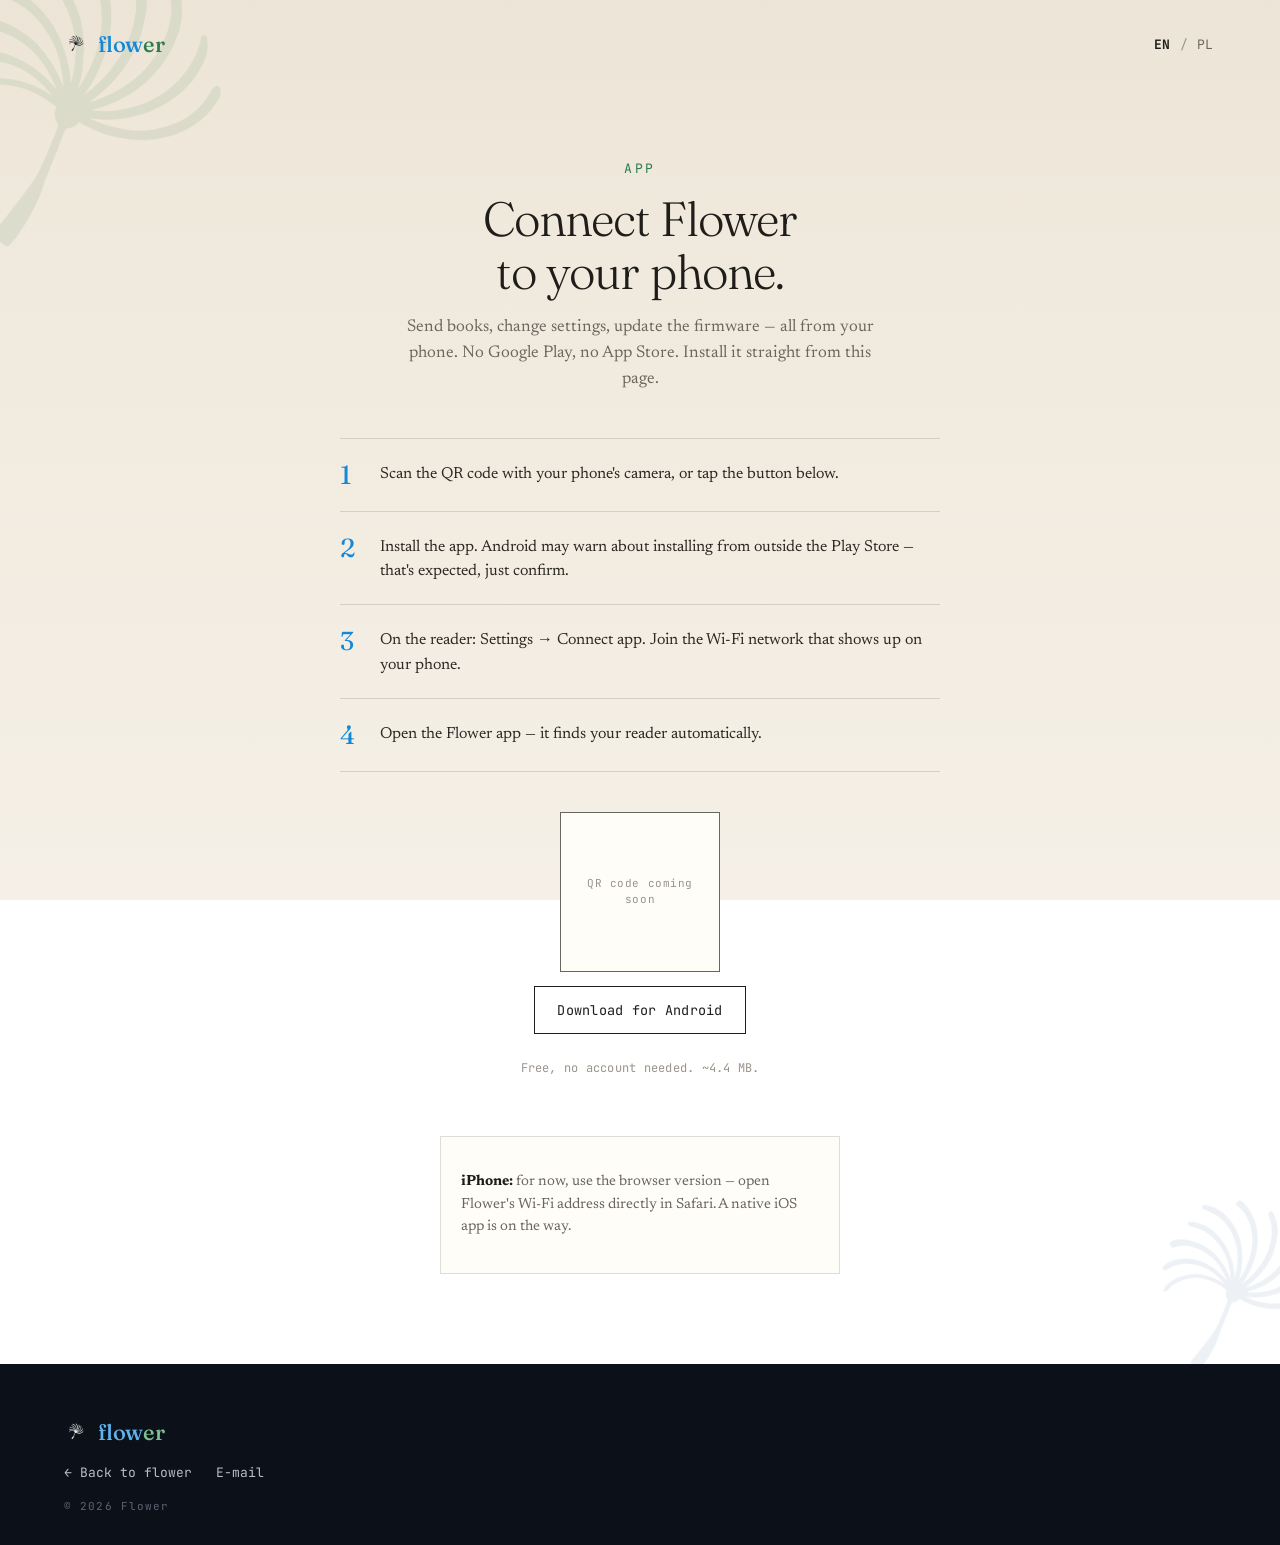
==== appdownload.html @ 5612437e "Update Android download link to v0.3.8 (v1.0.1, deleteBook fix)" ====
<!DOCTYPE html>
<html lang="en">
<head>
<meta charset="utf-8" />
<meta name="viewport" content="width=device-width, initial-scale=1, viewport-fit=cover" />
<meta name="robots" content="noindex, nofollow" />
<title>Flower — get the app</title>
<link rel="preconnect" href="https://fonts.googleapis.com" />
<link rel="preconnect" href="https://fonts.gstatic.com" crossorigin />
<link href="https://fonts.googleapis.com/css2?family=Fraunces:opsz,wght@9..144,300;9..144,400;9..144,500;9..144,600&family=Newsreader:ital,opsz,wght@0,6..72,400;0,6..72,500;1,6..72,400&family=JetBrains+Mono:wght@400;500;600&display=swap" rel="stylesheet" />
<style>
/* ===========================================================
   Flower — "appdownload" (get-the-app) page.
   Samodzielny plik (własny <style>/<script>, zero zależności od
   flower.css / i18n.js / flower.js) — ale DZIELI folder assets/
   z resztą strony, bo faktycznie tam mieszka, więc obrazki logo
   ładujemy zwykłymi względnymi ścieżkami (tak jak index.html),
   zamiast base64 — to samo repo, ten sam folder, ma to sens.
   Nie podlinkowana z index.html.
   =========================================================== */
:root{
  --paper-top:#ece5d7; --paper-mid:#f0e9dd; --paper-bot:#f5f0e7;
  --sheet:#f8f4ec; --ink:#1f1d1a; --ink2:#6b665d; --ink3:#9a948a;
  --deep:#0c1119; --blue:#1488d8; --blue-soft:#5db4ee;
  --green:#2f7a4d; --green-soft:#7cc295; --sage:#aebfa6;
  --line:rgba(31,29,26,.14);
  --fr:'Fraunces',Georgia,serif; --ns:'Newsreader',Georgia,serif; --mn:'JetBrains Mono',monospace;
}
*{ box-sizing:border-box; }
html{ scroll-behavior:smooth; }
body{ margin:0; color:var(--ink); font-family:var(--ns);
  background:linear-gradient(180deg, var(--paper-top) 0%, var(--paper-mid) 30%, var(--paper-bot) 100%);
  background-attachment:fixed; -webkit-font-smoothing:antialiased; position:relative; overflow-x:hidden; }

/* seed — sama grafika logo, przyciemniona/dopasowana kolorem (jak na
   stronie głównej: maska z seed-dark.png, tło w kolorze --sage) */
.seed{ position:absolute; z-index:0; pointer-events:none;
  -webkit-mask:url('assets/logo/seed-dark.png') center/contain no-repeat;
  mask:url('assets/logo/seed-dark.png') center/contain no-repeat; }
.seed.b1{ width:460px; height:460px; left:-150px; top:-120px; opacity:.28; background:var(--sage); }
.seed.b2{ width:260px; height:260px; right:-90px; bottom:8%; opacity:.18; background:#9fb6c9; }

.topbar{ position:relative; z-index:2; display:flex; justify-content:space-between; align-items:center;
  padding:30px clamp(24px,5vw,64px); }
.wm{ display:flex; align-items:center; gap:10px; font-family:var(--fr); font-weight:500;
  font-size:22px; letter-spacing:-.01em; text-decoration:none; }
.wm img{ width:24px; height:24px; display:block; }
.wm .flow{ color:var(--blue); } .wm .er{ color:var(--green); }
.lang{ display:inline-flex; align-items:center; gap:7px; font-family:var(--mn); font-size:13px; }
.lang-btn{ font-family:var(--mn); font-size:13px; letter-spacing:.04em; color:var(--ink2);
  background:none; border:none; cursor:pointer; padding:4px 2px; }
.lang-btn.on{ color:var(--ink); font-weight:700; }
.lang-sep{ opacity:.4; }

.app-sec{ position:relative; z-index:2; max-width:680px; margin:0 auto;
  padding:clamp(40px,8vh,90px) clamp(22px,5vw,40px) clamp(70px,10vh,110px); text-align:center; }
.kicker{ font-family:var(--mn); font-size:13px; letter-spacing:.18em; text-transform:uppercase; color:var(--green); }
.app-sec h1{ font-family:var(--fr); font-weight:300; font-size:clamp(30px,5vw,48px); line-height:1.1;
  letter-spacing:-.02em; margin:16px 0 0; text-wrap:balance; }
.app-sec p.lead{ margin:16px auto 0; color:var(--ink2); font-size:17px; line-height:1.55; max-width:50ch; }

.steps{ margin:44px 0 0; text-align:left; display:flex; flex-direction:column; }
.step{ display:flex; gap:18px; padding:20px 0; border-top:1px solid var(--line); }
.step:last-child{ border-bottom:1px solid var(--line); }
.step b{ font-family:var(--fr); font-weight:400; font-size:26px; color:var(--blue); flex:0 0 auto; width:1.3ch; }
.step p{ margin:0; font-size:16px; line-height:1.55; color:#2b2823; padding-top:3px; }

.get-app{ margin:40px 0 0; display:flex; flex-direction:column; align-items:center; gap:14px; }
.qr-box{ width:160px; height:160px; background:#fffdf8; border:1px solid var(--ink2);
  display:grid; place-items:center; font-family:var(--mn); font-size:11px; letter-spacing:.05em;
  color:var(--ink3); text-align:center; padding:10px; line-height:1.4; }
.btn{ font-family:var(--mn); font-size:13.5px; letter-spacing:.02em; padding:14px 22px;
  border:1px solid var(--ink); color:var(--ink); background:none; text-decoration:none;
  display:inline-block; cursor:pointer; transition:background .25s, color .25s; }
.btn:hover{ background:var(--ink); color:var(--paper-bot); }
.btn.disabled{ opacity:.45; pointer-events:none; }
.note{ font-family:var(--mn); font-size:12px; letter-spacing:.02em; color:var(--ink3); }

.ios-note{ margin:48px auto 0; max-width:50ch; padding:20px; background:#fffdf8;
  border:1px solid var(--line); font-size:14.5px; line-height:1.55; color:var(--ink2); text-align:left; }
.ios-note b{ color:var(--ink); }

.foot{ position:relative; z-index:2; background:var(--deep); color:#e9ebe6;
  padding:clamp(40px,6vh,60px) clamp(24px,5vw,64px) 32px; display:flex; flex-direction:column; gap:18px; }
.foot .wm .flow{ color:var(--blue-soft); } .foot .wm .er{ color:var(--green-soft); }
.foot-links{ display:flex; gap:24px; flex-wrap:wrap; font-family:var(--mn); font-size:13px; }
.foot-links a{ color:#b9bdc4; text-decoration:none; }
.foot-links a:hover{ color:#fff; }
.foot-base{ font-family:var(--mn); font-size:11px; letter-spacing:.1em; color:#5b6472; }

@media (max-width:600px){
  .topbar{ padding:18px 20px; }
  .app-sec{ padding:30px 18px 60px; }
  .qr-box{ width:140px; height:140px; }
  .get-app .btn{ width:100%; text-align:center; }
}
</style>
</head>
<body>

<span class="seed b1"></span>
<span class="seed b2"></span>

<header class="topbar">
  <a href="index.html" class="wm"><img src="assets/logo/seed-dark.png" alt=""/><span><span class="flow">flow</span><span class="er">er</span></span></a>
  <span class="lang">
    <button type="button" class="lang-btn on" data-lg="en">EN</button>
    <span class="lang-sep">/</span>
    <button type="button" class="lang-btn" data-lg="pl">PL</button>
  </span>
</header>

<section class="app-sec">
  <span class="kicker" data-t="kicker">App</span>
  <h1 data-t="h1">Connect Flower to your phone.</h1>
  <p class="lead" data-t="lead">Send books, change settings, update the firmware — all from your phone. No Google Play, no App Store. Install it straight from this page.</p>

  <div class="steps">
    <div class="step"><b>1</b><p data-t="step1">Scan the QR code with your phone's camera, or tap the button below.</p></div>
    <div class="step"><b>2</b><p data-t="step2">Install the app. Android may warn about installing from outside the Play Store — that's expected, just confirm.</p></div>
    <div class="step"><b>3</b><p data-t="step3">On the reader: Settings → Connect app. Join the Wi-Fi network that shows up on your phone.</p></div>
    <div class="step"><b>4</b><p data-t="step4">Open the Flower app — it finds your reader automatically.</p></div>
  </div>

  <div class="get-app">
    <div class="qr-box" data-t="qr">QR code coming soon</div>
    <a
      class="btn"
      href="https://github.com/GRKarol/czytnik01/releases/download/v0.3.8/flower-android-v1.0.1.apk"
      download
      data-t="download"
      >Download for Android</a
    >
    <p class="note" data-t="note">Free, no account needed. ~4.4&nbsp;MB.</p>
  </div>

  <div class="ios-note">
    <p data-t="ios"><b>iPhone:</b> for now, use the browser version — open Flower's Wi-Fi address directly in Safari. A native iOS app is on the way.</p>
  </div>
</section>

<footer class="foot">
  <span class="wm"><img src="assets/logo/seed-white.png" alt=""/><span><span class="flow">flow</span><span class="er">er</span></span></span>
  <nav class="foot-links">
    <a href="index.html" data-t="backHome">← Back to flower</a>
    <a href="mailto:flower.thereader@gmail.com">E-mail</a>
  </nav>
  <div class="foot-base">© 2026 Flower</div>
</footer>

<script>
  // Mini i18n, świadomie własny i niezależny od i18n.js reszty strony —
  // ta strona ma zero zależności od innych plików JS.
  var STR = {
    en: {
      kicker: "App",
      h1: "Connect Flower to your phone.",
      lead: "Send books, change settings, update the firmware — all from your phone. No Google Play, no App Store. Install it straight from this page.",
      step1: "Scan the QR code with your phone's camera, or tap the button below.",
      step2: "Install the app. Android may warn about installing from outside the Play Store — that's expected, just confirm.",
      step3: "On the reader: Settings → Connect app. Join the Wi-Fi network that shows up on your phone.",
      step4: "Open the Flower app — it finds your reader automatically.",
      qr: "QR code coming soon",
      download: "Download for Android",
      note: "Free, no account needed. ~4.4 MB.",
      ios: "<b>iPhone:</b> for now, use the browser version — open Flower's Wi-Fi address directly in Safari. A native iOS app is on the way.",
      backHome: "← Back to flower"
    },
    pl: {
      kicker: "Aplikacja",
      h1: "Połącz Flower z telefonem.",
      lead: "Wysyłaj książki, zmieniaj ustawienia, aktualizuj firmware — wszystko z telefonu. Bez Google Play, bez App Store. Instalujesz ją bezpośrednio z tej strony.",
      step1: "Zeskanuj kod QR aparatem telefonu albo kliknij przycisk poniżej.",
      step2: "Zainstaluj aplikację. Android może ostrzec przed instalacją spoza Sklepu Play — to normalne, po prostu potwierdź.",
      step3: "Na czytniku: Ustawienia → Połącz z aplikacją. Połącz telefon z siecią WiFi, która się pojawi.",
      step4: "Otwórz aplikację Flower — sama znajdzie czytnik.",
      qr: "Kod QR wkrótce",
      download: "Pobierz na Androida",
      note: "Za darmo, bez konta. ~4.4 MB.",
      ios: "<b>iPhone:</b> na razie korzystaj z wersji przeglądarkowej — otwórz adres WiFi czytnika bezpośrednio w Safari. Natywna appka na iOS jest w drodze.",
      backHome: "← Wróć do flower"
    }
  };

  function apply(lang) {
    var d = STR[lang] || STR.en;
    document.documentElement.setAttribute("lang", lang);
    document.querySelectorAll("[data-t]").forEach(function (el) {
      var key = el.getAttribute("data-t");
      if (!(key in d)) return;
      el.innerHTML = d[key];
    });
    document.querySelectorAll(".lang-btn").forEach(function (b) {
      b.classList.toggle("on", b.getAttribute("data-lg") === lang);
    });
    try { localStorage.setItem("flower_lang", lang); } catch (e) {}
  }

  document.querySelectorAll(".lang-btn").forEach(function (btn) {
    btn.addEventListener("click", function () { apply(btn.getAttribute("data-lg")); });
  });

  var saved = null;
  try { saved = localStorage.getItem("flower_lang"); } catch (e) {}
  var browserPl = (navigator.language || "").toLowerCase().indexOf("pl") === 0;
  apply(saved || (browserPl ? "pl" : "en"));
</script>
</body>
</html>
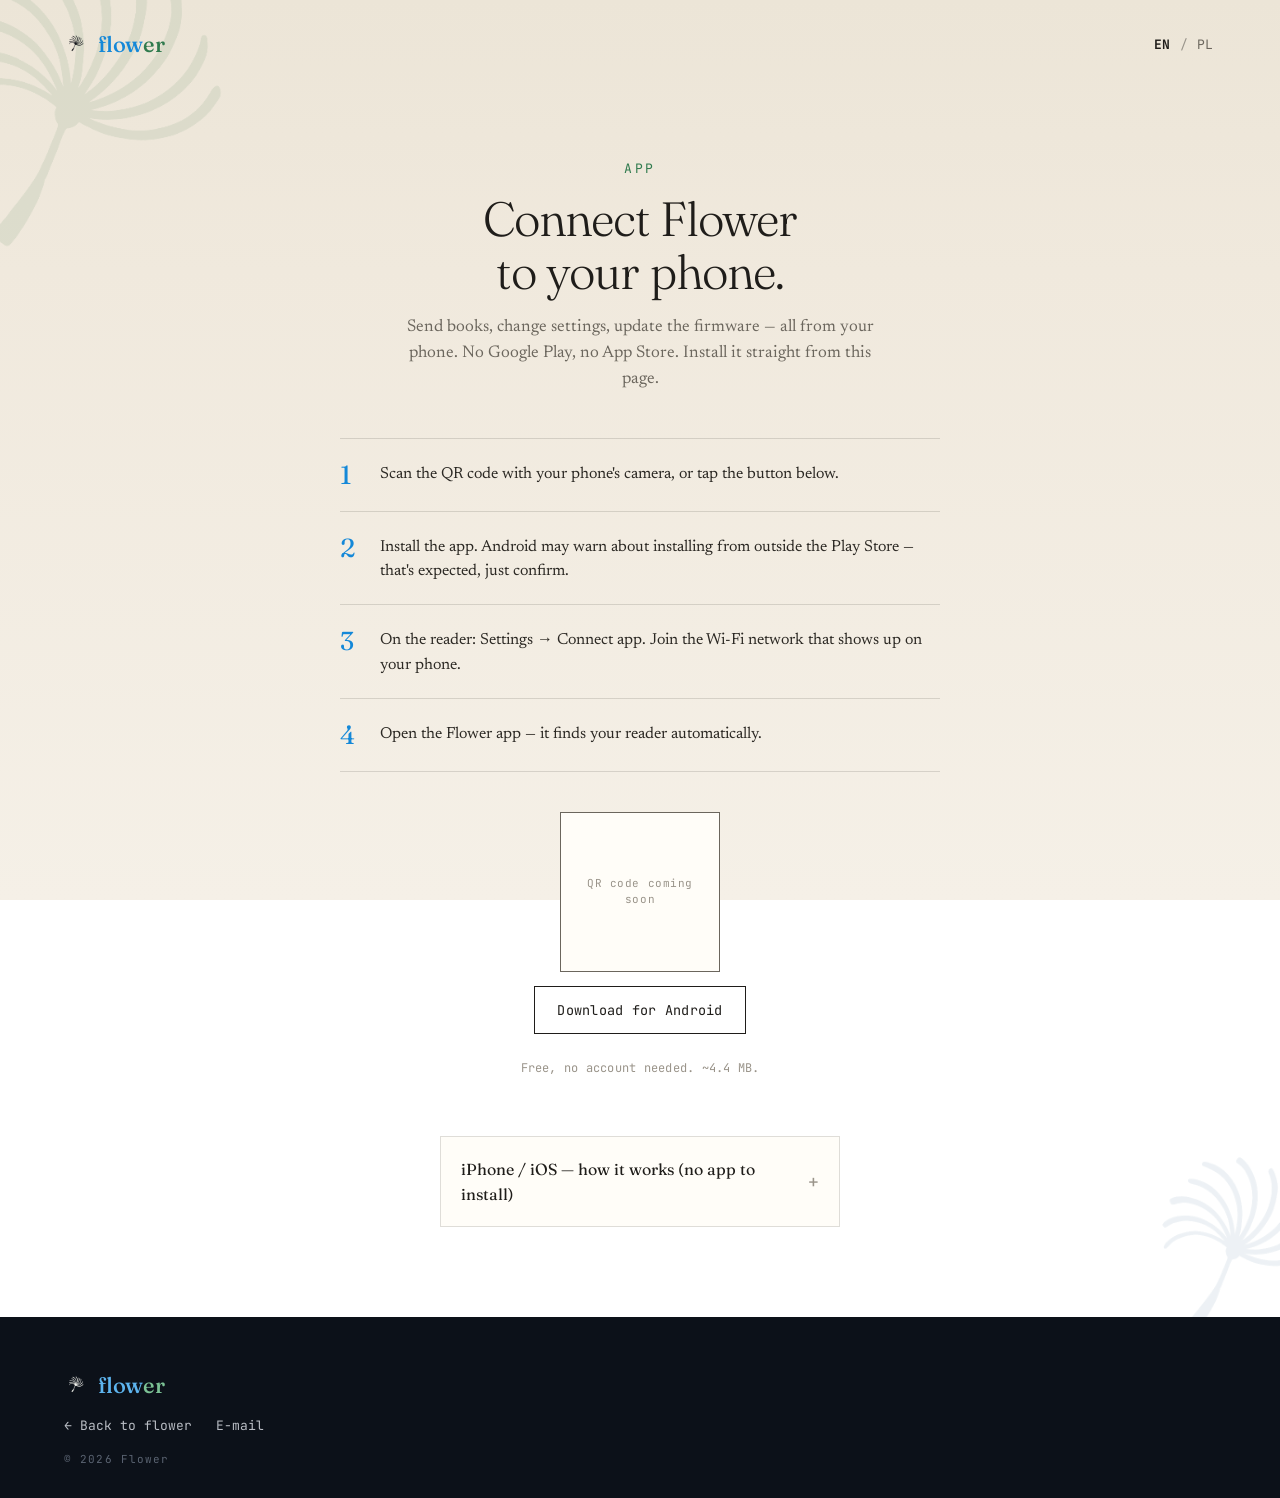
==== commit 97edc858: "Fix mobile horizontal scroll, add iOS step-by-step accordion, update Android APK link" ====
--- a/appdownload.html
+++ b/appdownload.html
@@ -27,7 +27,7 @@
   --fr:'Fraunces',Georgia,serif; --ns:'Newsreader',Georgia,serif; --mn:'JetBrains Mono',monospace;
 }
 *{ box-sizing:border-box; }
-html{ scroll-behavior:smooth; }
+html{ scroll-behavior:smooth; overflow-x:hidden; max-width:100%; }
 body{ margin:0; color:var(--ink); font-family:var(--ns);
   background:linear-gradient(180deg, var(--paper-top) 0%, var(--paper-mid) 30%, var(--paper-bot) 100%);
   background-attachment:fixed; -webkit-font-smoothing:antialiased; position:relative; overflow-x:hidden; }
@@ -76,9 +76,20 @@
 .btn.disabled{ opacity:.45; pointer-events:none; }
 .note{ font-family:var(--mn); font-size:12px; letter-spacing:.02em; color:var(--ink3); }
 
-.ios-note{ margin:48px auto 0; max-width:50ch; padding:20px; background:#fffdf8;
+.ios-note{ margin:48px auto 0; max-width:50ch; padding:4px 20px; background:#fffdf8;
   border:1px solid var(--line); font-size:14.5px; line-height:1.55; color:var(--ink2); text-align:left; }
-.ios-note b{ color:var(--ink); }
+.ios-note summary{ padding:16px 0; cursor:pointer; list-style:none; color:var(--ink);
+  font-family:var(--fr); font-size:16px; display:flex; align-items:center; justify-content:space-between; gap:12px; }
+.ios-note summary::-webkit-details-marker{ display:none; }
+.ios-note summary::after{ content:'+'; font-family:var(--mn); font-size:18px; color:var(--ink3);
+  flex:0 0 auto; transition:transform .2s; }
+.ios-note[open] summary::after{ content:'−'; }
+.ios-note[open] summary{ border-bottom:1px solid var(--line); }
+.ios-body{ padding:18px 0 20px; }
+.ios-body ol{ margin:0; padding:0 0 0 1.3em; display:flex; flex-direction:column; gap:12px; }
+.ios-body li::marker{ font-family:var(--mn); color:var(--blue); font-size:13px; }
+.ios-body b{ color:var(--ink); }
+.ios-body p.note2{ margin:14px 0 0; font-size:13px; color:var(--ink3); }
 
 .foot{ position:relative; z-index:2; background:var(--deep); color:#e9ebe6;
   padding:clamp(40px,6vh,60px) clamp(24px,5vw,64px) 32px; display:flex; flex-direction:column; gap:18px; }
@@ -126,7 +137,7 @@
     <div class="qr-box" data-t="qr">QR code coming soon</div>
     <a
       class="btn"
-      href="https://github.com/GRKarol/czytnik01/releases/download/v0.3.8/flower-android-v1.0.1.apk"
+      href="https://github.com/GRKarol/czytnik01/releases/download/v0.3.8/flower-android-v1.0.2.apk"
       download
       data-t="download"
       >Download for Android</a
@@ -134,9 +145,10 @@
     <p class="note" data-t="note">Free, no account needed. ~4.4&nbsp;MB.</p>
   </div>
 
-  <div class="ios-note">
-    <p data-t="ios"><b>iPhone:</b> for now, use the browser version — open Flower's Wi-Fi address directly in Safari. A native iOS app is on the way.</p>
-  </div>
+  <details class="ios-note">
+    <summary data-t="iosSummary">iPhone / iOS — how it works (no app to install)</summary>
+    <div class="ios-body" data-t="iosBody"></div>
+  </details>
 </section>
 
 <footer class="foot">
@@ -163,7 +175,14 @@
       qr: "QR code coming soon",
       download: "Download for Android",
       note: "Free, no account needed. ~4.4 MB.",
-      ios: "<b>iPhone:</b> for now, use the browser version — open Flower's Wi-Fi address directly in Safari. A native iOS app is on the way.",
+      iosSummary: "iPhone / iOS — how it works (no app to install)",
+      iosBody: "<ol>" +
+        "<li>On the reader: go to <b>Settings → Connect app</b>. It shows a Wi-Fi network name starting with <b>Flower-</b>.</li>" +
+        "<li>On your iPhone: open <b>Settings → Wi-Fi</b> and join that network.</li>" +
+        "<li>Open <b>Safari</b> and type the address shown on the reader's screen directly into the address bar (usually <b>http://192.168.4.1</b>) — don't search for it, type it exactly.</li>" +
+        "<li>You'll land on Flower's own page, served directly by the reader — from there you can send books, change settings, and update the firmware.</li>" +
+        "<li>Optional: tap <b>Share → Add to Home Screen</b> for a quick-access icon. It still only works while your iPhone is on the reader's Wi-Fi.</li>" +
+        "</ol><p class=\"note2\">While connected to the reader's Wi-Fi, your iPhone has no regular internet — that's expected. Switch back to your home Wi-Fi afterwards.</p>",
       backHome: "← Back to flower"
     },
     pl: {
@@ -177,7 +196,14 @@
       qr: "Kod QR wkrótce",
       download: "Pobierz na Androida",
       note: "Za darmo, bez konta. ~4.4 MB.",
-      ios: "<b>iPhone:</b> na razie korzystaj z wersji przeglądarkowej — otwórz adres WiFi czytnika bezpośrednio w Safari. Natywna appka na iOS jest w drodze.",
+      iosSummary: "iPhone / iOS — jak to działa (bez instalowania appki)",
+      iosBody: "<ol>" +
+        "<li>Na czytniku wejdź w <b>Ustawienia → Połącz z aplikacją</b>. Pokaże się nazwa sieci WiFi zaczynająca się od <b>Flower-</b>.</li>" +
+        "<li>Na iPhonie wejdź w <b>Ustawienia → WiFi</b> i połącz się z tą siecią.</li>" +
+        "<li>Otwórz <b>Safari</b> i wpisz bezpośrednio w pasku adresu to, co pokazuje ekran czytnika (zwykle <b>http://192.168.4.1</b>) — nie wyszukuj tego, wpisz dokładnie ten adres.</li>" +
+        "<li>Zobaczysz własną stronę czytnika, serwowaną bezpośrednio przez niego — stamtąd wyślesz książki, zmienisz ustawienia i zaktualizujesz firmware.</li>" +
+        "<li>Opcjonalnie: stuknij <b>Udostępnij → Dodaj do ekranu głównego</b>, żeby mieć szybką ikonę. Nadal zadziała tylko gdy iPhone jest w sieci czytnika.</li>" +
+        "</ol><p class=\"note2\">Gdy iPhone jest połączony z siecią czytnika, nie ma zwykłego internetu — to normalne. Po skończeniu wróć do swojej sieci domowej.</p>",
       backHome: "← Wróć do flower"
     }
   };
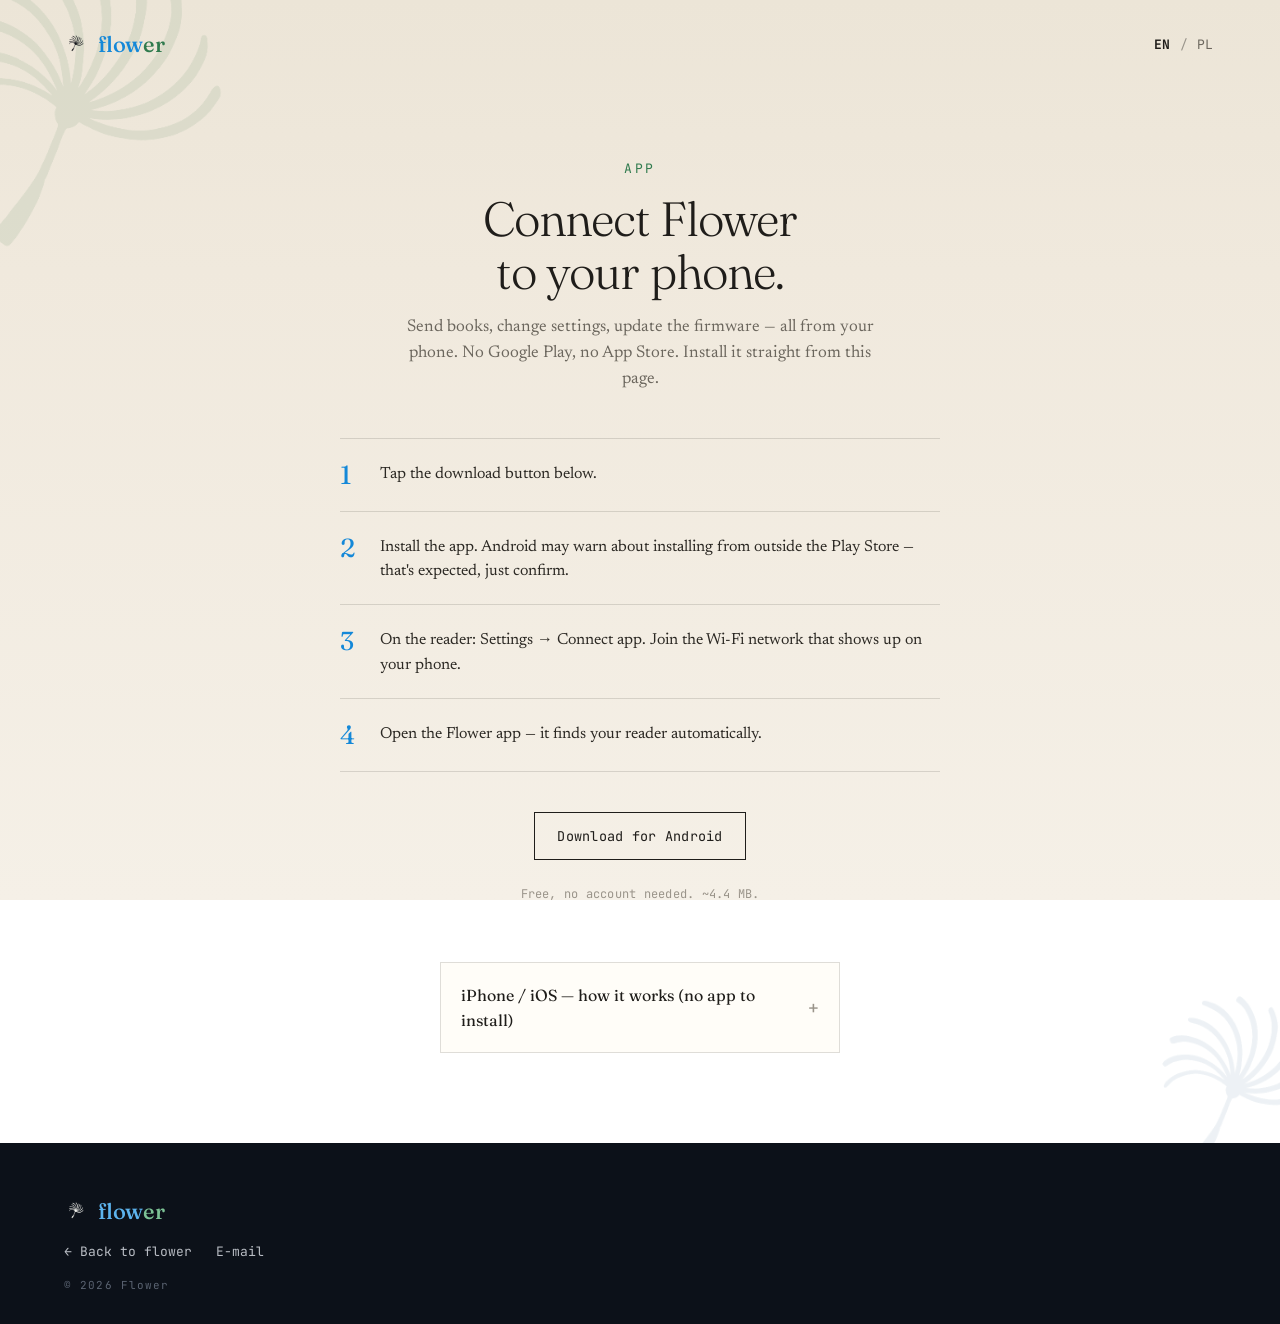
==== commit 05e75e11: "Remove non-functional QR code placeholder" ====
--- a/appdownload.html
+++ b/appdownload.html
@@ -66,9 +66,6 @@
 .step p{ margin:0; font-size:16px; line-height:1.55; color:#2b2823; padding-top:3px; }
 
 .get-app{ margin:40px 0 0; display:flex; flex-direction:column; align-items:center; gap:14px; }
-.qr-box{ width:160px; height:160px; background:#fffdf8; border:1px solid var(--ink2);
-  display:grid; place-items:center; font-family:var(--mn); font-size:11px; letter-spacing:.05em;
-  color:var(--ink3); text-align:center; padding:10px; line-height:1.4; }
 .btn{ font-family:var(--mn); font-size:13.5px; letter-spacing:.02em; padding:14px 22px;
   border:1px solid var(--ink); color:var(--ink); background:none; text-decoration:none;
   display:inline-block; cursor:pointer; transition:background .25s, color .25s; }
@@ -102,7 +99,6 @@
 @media (max-width:600px){
   .topbar{ padding:18px 20px; }
   .app-sec{ padding:30px 18px 60px; }
-  .qr-box{ width:140px; height:140px; }
   .get-app .btn{ width:100%; text-align:center; }
 }
 </style>
@@ -127,14 +123,13 @@
   <p class="lead" data-t="lead">Send books, change settings, update the firmware — all from your phone. No Google Play, no App Store. Install it straight from this page.</p>
 
   <div class="steps">
-    <div class="step"><b>1</b><p data-t="step1">Scan the QR code with your phone's camera, or tap the button below.</p></div>
+    <div class="step"><b>1</b><p data-t="step1">Tap the download button below.</p></div>
     <div class="step"><b>2</b><p data-t="step2">Install the app. Android may warn about installing from outside the Play Store — that's expected, just confirm.</p></div>
     <div class="step"><b>3</b><p data-t="step3">On the reader: Settings → Connect app. Join the Wi-Fi network that shows up on your phone.</p></div>
     <div class="step"><b>4</b><p data-t="step4">Open the Flower app — it finds your reader automatically.</p></div>
   </div>
 
   <div class="get-app">
-    <div class="qr-box" data-t="qr">QR code coming soon</div>
     <a
       class="btn"
       href="https://github.com/GRKarol/czytnik01/releases/download/v0.3.8/flower-android-v1.0.2.apk"
@@ -168,11 +163,10 @@
       kicker: "App",
       h1: "Connect Flower to your phone.",
       lead: "Send books, change settings, update the firmware — all from your phone. No Google Play, no App Store. Install it straight from this page.",
-      step1: "Scan the QR code with your phone's camera, or tap the button below.",
+      step1: "Tap the download button below.",
       step2: "Install the app. Android may warn about installing from outside the Play Store — that's expected, just confirm.",
       step3: "On the reader: Settings → Connect app. Join the Wi-Fi network that shows up on your phone.",
       step4: "Open the Flower app — it finds your reader automatically.",
-      qr: "QR code coming soon",
       download: "Download for Android",
       note: "Free, no account needed. ~4.4 MB.",
       iosSummary: "iPhone / iOS — how it works (no app to install)",
@@ -189,11 +183,10 @@
       kicker: "Aplikacja",
       h1: "Połącz Flower z telefonem.",
       lead: "Wysyłaj książki, zmieniaj ustawienia, aktualizuj firmware — wszystko z telefonu. Bez Google Play, bez App Store. Instalujesz ją bezpośrednio z tej strony.",
-      step1: "Zeskanuj kod QR aparatem telefonu albo kliknij przycisk poniżej.",
+      step1: "Kliknij przycisk pobierania poniżej.",
       step2: "Zainstaluj aplikację. Android może ostrzec przed instalacją spoza Sklepu Play — to normalne, po prostu potwierdź.",
       step3: "Na czytniku: Ustawienia → Połącz z aplikacją. Połącz telefon z siecią WiFi, która się pojawi.",
       step4: "Otwórz aplikację Flower — sama znajdzie czytnik.",
-      qr: "Kod QR wkrótce",
       download: "Pobierz na Androida",
       note: "Za darmo, bez konta. ~4.4 MB.",
       iosSummary: "iPhone / iOS — jak to działa (bez instalowania appki)",
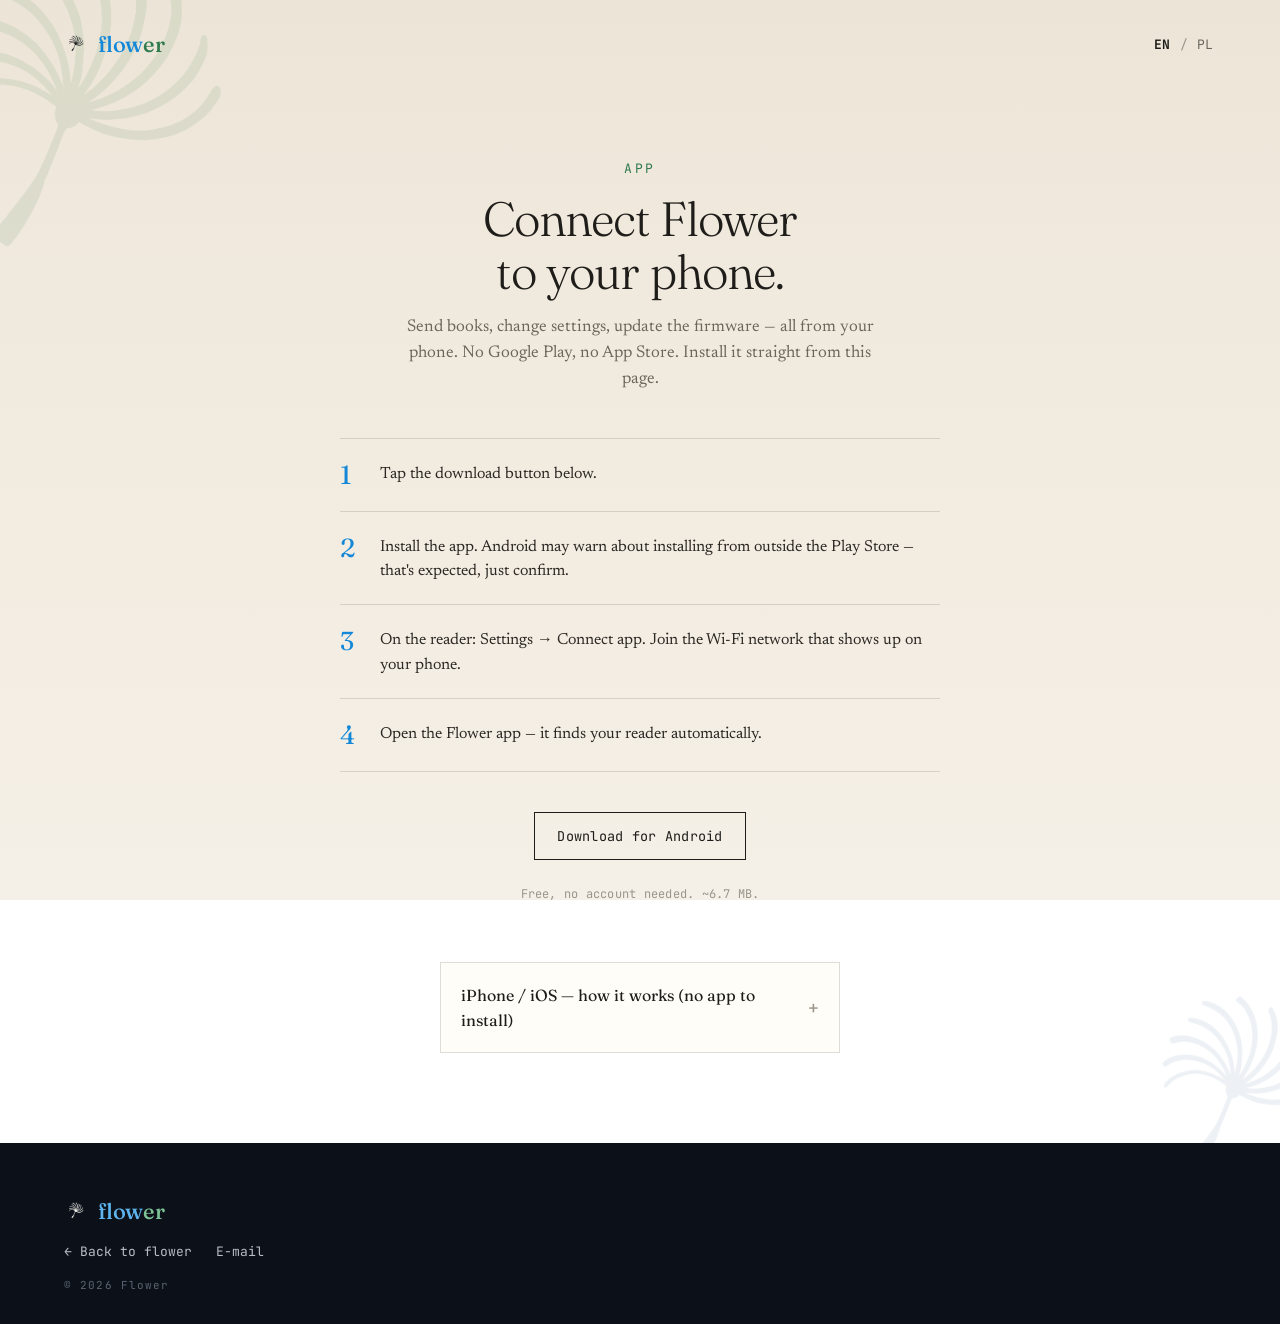
==== commit c325dd70: "chore(app): swap outdated v0.3.8 APK for fresh build from staging (dc8a654) Old link pointed to a v1" ====
--- a/appdownload.html
+++ b/appdownload.html
@@ -132,12 +132,12 @@
   <div class="get-app">
     <a
       class="btn"
-      href="https://github.com/GRKarol/czytnik01/releases/download/v0.3.8/flower-android-v1.0.2.apk"
+      href="downloads/flower-android-debug.apk"
       download
       data-t="download"
       >Download for Android</a
     >
-    <p class="note" data-t="note">Free, no account needed. ~4.4&nbsp;MB.</p>
+    <p class="note" data-t="note">Free, no account needed. ~6.7&nbsp;MB.</p>
   </div>
 
   <details class="ios-note">
@@ -168,7 +168,7 @@
       step3: "On the reader: Settings → Connect app. Join the Wi-Fi network that shows up on your phone.",
       step4: "Open the Flower app — it finds your reader automatically.",
       download: "Download for Android",
-      note: "Free, no account needed. ~4.4 MB.",
+      note: "Free, no account needed. ~6.7 MB.",
       iosSummary: "iPhone / iOS — how it works (no app to install)",
       iosBody: "<ol>" +
         "<li>On the reader: go to <b>Settings → Connect app</b>. It shows a Wi-Fi network name starting with <b>Flower-</b>.</li>" +
@@ -188,7 +188,7 @@
       step3: "Na czytniku: Ustawienia → Połącz z aplikacją. Połącz telefon z siecią WiFi, która się pojawi.",
       step4: "Otwórz aplikację Flower — sama znajdzie czytnik.",
       download: "Pobierz na Androida",
-      note: "Za darmo, bez konta. ~4.4 MB.",
+      note: "Za darmo, bez konta. ~6.7 MB.",
       iosSummary: "iPhone / iOS — jak to działa (bez instalowania appki)",
       iosBody: "<ol>" +
         "<li>Na czytniku wejdź w <b>Ustawienia → Połącz z aplikacją</b>. Pokaże się nazwa sieci WiFi zaczynająca się od <b>Flower-</b>.</li>" +
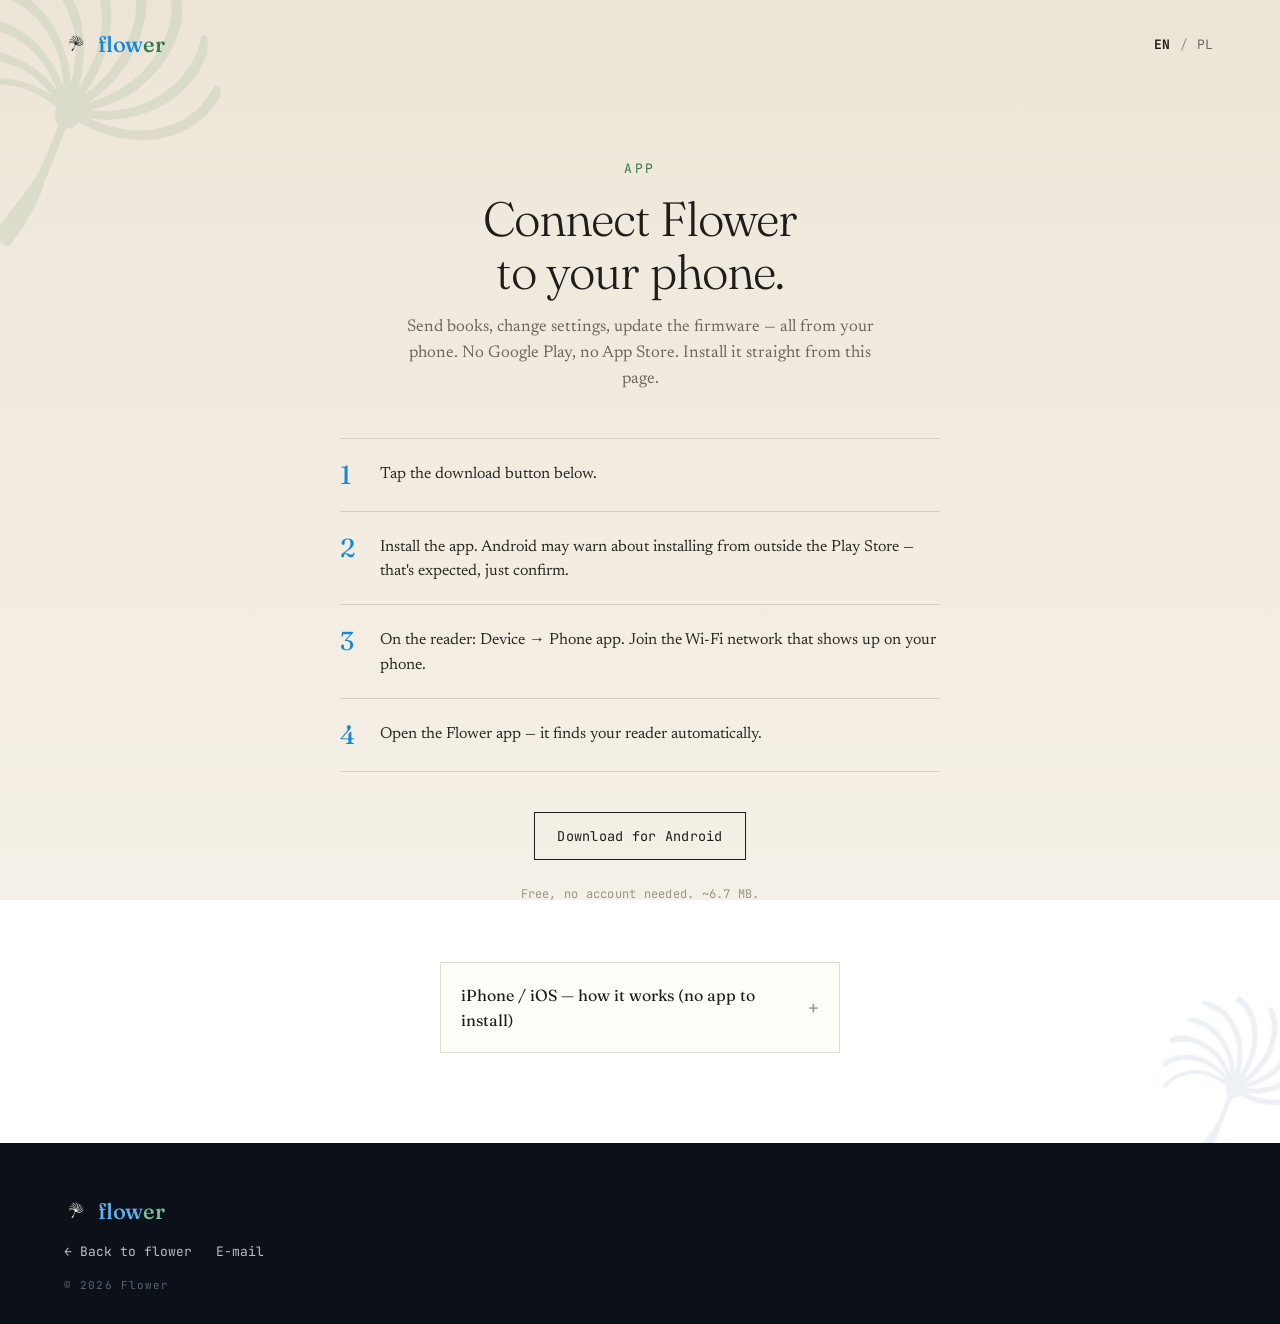
==== commit de882880: "chore(app): Flower 1.2.0 APK for firmware v0.4.00 QR fallback when the phone can't find the reader's" ====
--- a/appdownload.html
+++ b/appdownload.html
@@ -125,14 +125,14 @@
   <div class="steps">
     <div class="step"><b>1</b><p data-t="step1">Tap the download button below.</p></div>
     <div class="step"><b>2</b><p data-t="step2">Install the app. Android may warn about installing from outside the Play Store — that's expected, just confirm.</p></div>
-    <div class="step"><b>3</b><p data-t="step3">On the reader: Settings → Connect app. Join the Wi-Fi network that shows up on your phone.</p></div>
+    <div class="step"><b>3</b><p data-t="step3">On the reader: Device → Phone app. Join the Wi-Fi network that shows up on your phone.</p></div>
     <div class="step"><b>4</b><p data-t="step4">Open the Flower app — it finds your reader automatically.</p></div>
   </div>
 
   <div class="get-app">
     <a
       class="btn"
-      href="downloads/flower-android-debug.apk"
+      href="downloads/flower-android-debug.apk?v=1.2.0"
       download
       data-t="download"
       >Download for Android</a
@@ -165,13 +165,13 @@
       lead: "Send books, change settings, update the firmware — all from your phone. No Google Play, no App Store. Install it straight from this page.",
       step1: "Tap the download button below.",
       step2: "Install the app. Android may warn about installing from outside the Play Store — that's expected, just confirm.",
-      step3: "On the reader: Settings → Connect app. Join the Wi-Fi network that shows up on your phone.",
+      step3: "On the reader: Device → Phone app. Join the Wi-Fi network that shows up on your phone.",
       step4: "Open the Flower app — it finds your reader automatically.",
       download: "Download for Android",
       note: "Free, no account needed. ~6.7 MB.",
       iosSummary: "iPhone / iOS — how it works (no app to install)",
       iosBody: "<ol>" +
-        "<li>On the reader: go to <b>Settings → Connect app</b>. It shows a Wi-Fi network name starting with <b>Flower-</b>.</li>" +
+        "<li>On the reader: go to <b>Device → Phone app</b>. It shows a Wi-Fi network name starting with <b>Flower-</b>.</li>" +
         "<li>On your iPhone: open <b>Settings → Wi-Fi</b> and join that network.</li>" +
         "<li>Open <b>Safari</b> and type the address shown on the reader's screen directly into the address bar (usually <b>http://192.168.4.1</b>) — don't search for it, type it exactly.</li>" +
         "<li>You'll land on Flower's own page, served directly by the reader — from there you can send books, change settings, and update the firmware.</li>" +
@@ -185,13 +185,13 @@
       lead: "Wysyłaj książki, zmieniaj ustawienia, aktualizuj firmware — wszystko z telefonu. Bez Google Play, bez App Store. Instalujesz ją bezpośrednio z tej strony.",
       step1: "Kliknij przycisk pobierania poniżej.",
       step2: "Zainstaluj aplikację. Android może ostrzec przed instalacją spoza Sklepu Play — to normalne, po prostu potwierdź.",
-      step3: "Na czytniku: Ustawienia → Połącz z aplikacją. Połącz telefon z siecią WiFi, która się pojawi.",
+      step3: "Na czytniku: Urządzenie → Aplikacja. Połącz telefon z siecią WiFi, która się pojawi.",
       step4: "Otwórz aplikację Flower — sama znajdzie czytnik.",
       download: "Pobierz na Androida",
       note: "Za darmo, bez konta. ~6.7 MB.",
       iosSummary: "iPhone / iOS — jak to działa (bez instalowania appki)",
       iosBody: "<ol>" +
-        "<li>Na czytniku wejdź w <b>Ustawienia → Połącz z aplikacją</b>. Pokaże się nazwa sieci WiFi zaczynająca się od <b>Flower-</b>.</li>" +
+        "<li>Na czytniku wejdź w <b>Urządzenie → Aplikacja</b>. Pokaże się nazwa sieci WiFi zaczynająca się od <b>Flower-</b>.</li>" +
         "<li>Na iPhonie wejdź w <b>Ustawienia → WiFi</b> i połącz się z tą siecią.</li>" +
         "<li>Otwórz <b>Safari</b> i wpisz bezpośrednio w pasku adresu to, co pokazuje ekran czytnika (zwykle <b>http://192.168.4.1</b>) — nie wyszukuj tego, wpisz dokładnie ten adres.</li>" +
         "<li>Zobaczysz własną stronę czytnika, serwowaną bezpośrednio przez niego — stamtąd wyślesz książki, zmienisz ustawienia i zaktualizujesz firmware.</li>" +
